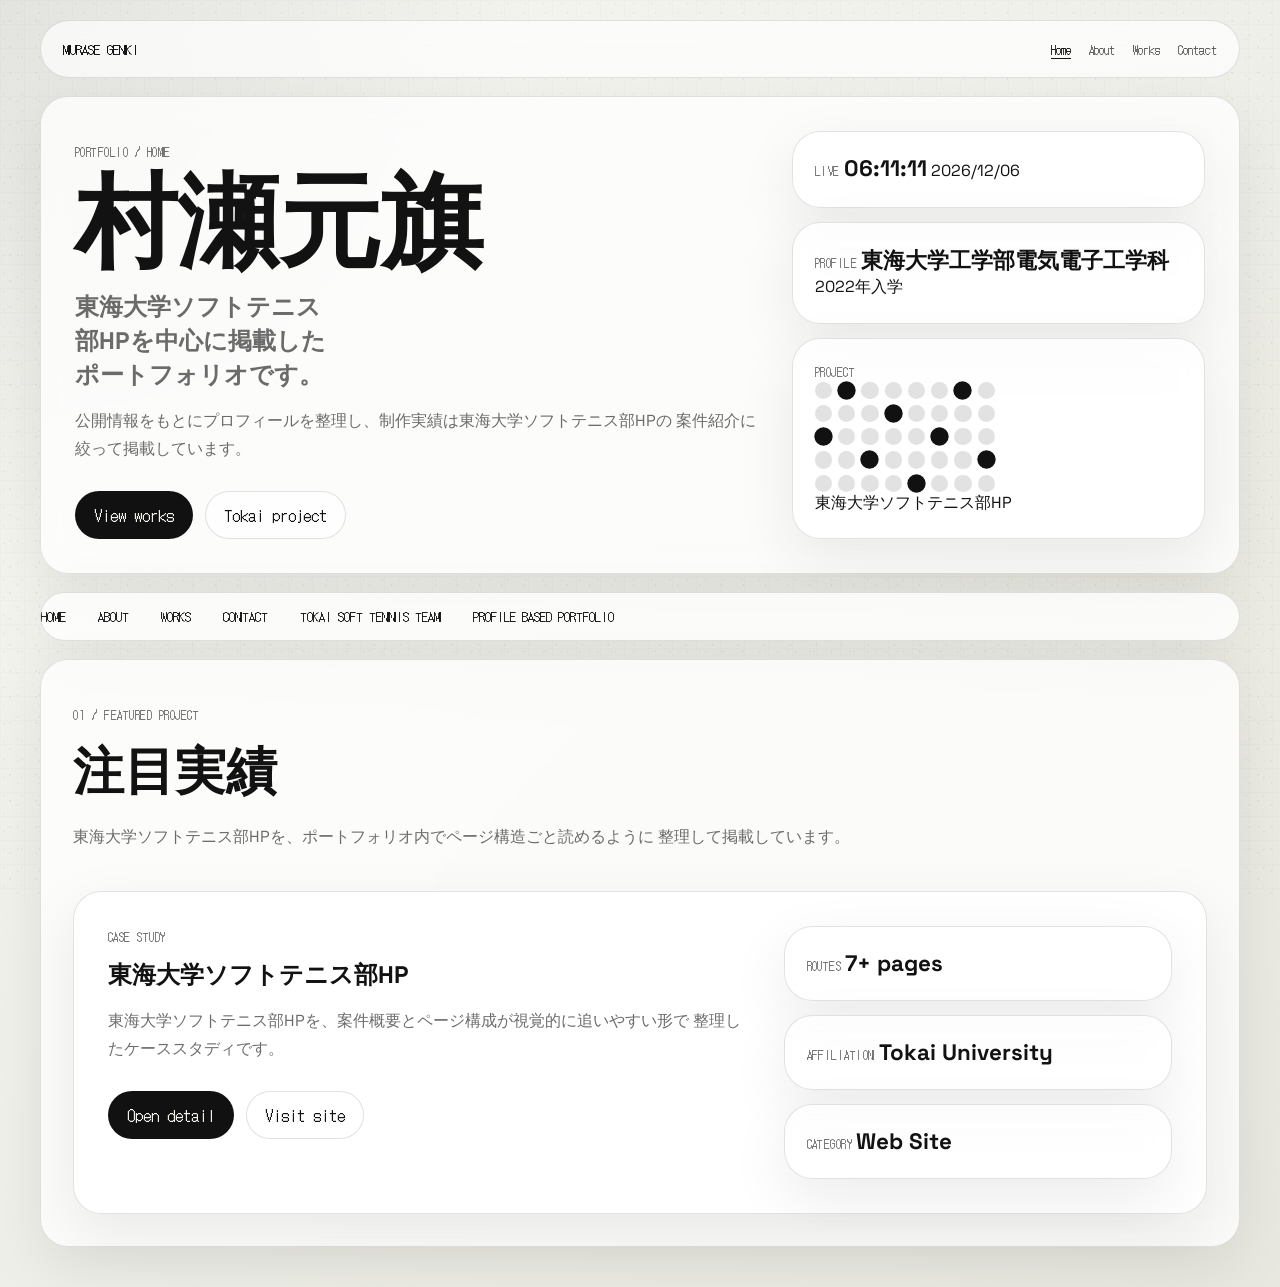
==== index.html @ 71ed04e1 "Initial portfolio site" ====
<!DOCTYPE html>
<html lang="ja">
  <head>
    <meta charset="UTF-8" />
    <meta name="viewport" content="width=device-width, initial-scale=1.0" />
    <title>村瀬元旗 | Home</title>
    <meta
      name="description"
      content="村瀬元旗のポートフォリオサイト。Nothing Playground inspired."
    />
    <link rel="preconnect" href="https://fonts.googleapis.com" />
    <link rel="preconnect" href="https://fonts.gstatic.com" crossorigin />
    <link
      href="https://fonts.googleapis.com/css2?family=DotGothic16&family=Space+Grotesk:wght@400;500;700&display=swap"
      rel="stylesheet"
    />
    <link rel="stylesheet" href="./styles.css" />
  </head>
  <body data-page="home">
    <div class="noise" aria-hidden="true"></div>
    <div class="frame">
      <header class="topbar">
        <a class="brand" href="./index.html">MURASE GENKI</a>
        <nav class="nav">
          <a href="./index.html">Home</a>
          <a href="./about.html">About</a>
          <a href="./works.html">Works</a>
          <a href="./contact.html">Contact</a>
        </nav>
      </header>

      <main>
        <section class="hero panel">
          <div class="hero-copy">
            <p class="eyebrow">PORTFOLIO / HOME</p>
            <h1>
              村瀬元旗
              <span>東海大学ソフトテニス部HPを中心に掲載したポートフォリオです。</span>
            </h1>
            <p class="lead">
              公開情報をもとにプロフィールを整理し、制作実績は東海大学ソフトテニス部HPの
              案件紹介に絞って掲載しています。
            </p>
            <div class="hero-actions">
              <a class="button primary" href="./works.html">View works</a>
              <a class="button" href="./projects/tokai-softtennis.html"
                >Tokai project</a
              >
            </div>
          </div>

          <div class="hero-meta">
            <div class="meta-card">
              <span class="meta-label">LIVE</span>
              <strong id="clock">--:--:--</strong>
              <span id="date">----/--/--</span>
            </div>
            <div class="meta-card">
              <span class="meta-label">PROFILE</span>
              <strong>東海大学工学部電気電子工学科</strong>
              <span>2022年入学</span>
            </div>
            <div class="meta-card matrix-card">
              <span class="meta-label">PROJECT</span>
              <div id="matrix" class="matrix" aria-hidden="true"></div>
              <span>東海大学ソフトテニス部HP</span>
            </div>
          </div>
        </section>

        <section class="ticker panel">
          <div class="ticker-track">
            <span>HOME</span>
            <span>ABOUT</span>
            <span>WORKS</span>
            <span>CONTACT</span>
            <span>TOKAI SOFT TENNIS TEAM</span>
            <span>PROFILE BASED PORTFOLIO</span>
          </div>
        </section>

        <section class="panel section">
          <div class="section-head">
            <p class="eyebrow">01 / FEATURED PROJECT</p>
            <h2>注目実績</h2>
            <p>
              東海大学ソフトテニス部HPを、ポートフォリオ内でページ構造ごと読めるように
              整理して掲載しています。
            </p>
          </div>

          <article class="feature-card">
            <div class="feature-copy">
              <span class="meta-label">CASE STUDY</span>
              <h3>東海大学ソフトテニス部HP</h3>
              <p>
                東海大学ソフトテニス部HPを、案件概要とページ構成が視覚的に追いやすい形で
                整理したケーススタディです。
              </p>
              <div class="hero-actions">
                <a class="button primary" href="./projects/tokai-softtennis.html"
                  >Open detail</a
                >
                <a class="button" href="https://tokai-softtennis.com/" target="_blank" rel="noreferrer"
                  >Visit site</a
                >
              </div>
            </div>
            <div class="feature-stats">
              <div class="stat-card">
                <span class="meta-label">ROUTES</span>
                <strong>7+ pages</strong>
              </div>
              <div class="stat-card">
                <span class="meta-label">AFFILIATION</span>
                <strong>Tokai University</strong>
              </div>
              <div class="stat-card">
                <span class="meta-label">CATEGORY</span>
                <strong>Web Site</strong>
              </div>
            </div>
          </article>
        </section>
      </main>
    </div>

    <script src="./script.js"></script>
  </body>
</html>
---- styles.css ----
:root {
  --bg: #f2f2ee;
  --panel: rgba(255, 255, 255, 0.78);
  --line: rgba(18, 18, 18, 0.12);
  --text: #121212;
  --muted: rgba(18, 18, 18, 0.62);
  --shadow: 0 20px 60px rgba(18, 18, 18, 0.08);
  --radius: 28px;
}

* {
  box-sizing: border-box;
}

html {
  scroll-behavior: smooth;
}

body {
  margin: 0;
  min-height: 100vh;
  color: var(--text);
  font-family: "Space Grotesk", sans-serif;
  background:
    radial-gradient(circle at top left, rgba(0, 0, 0, 0.08), transparent 30%),
    linear-gradient(135deg, #f6f6f2 0%, #e8e8e0 100%);
}

body::before {
  content: "";
  position: fixed;
  inset: 0;
  background-image:
    linear-gradient(rgba(0, 0, 0, 0.035) 1px, transparent 1px),
    linear-gradient(90deg, rgba(0, 0, 0, 0.035) 1px, transparent 1px);
  background-size: 24px 24px;
  pointer-events: none;
  opacity: 0.4;
}

.noise {
  position: fixed;
  inset: 0;
  pointer-events: none;
  opacity: 0.05;
  background-image:
    radial-gradient(circle at 20% 20%, #000 0.8px, transparent 1px),
    radial-gradient(circle at 80% 60%, #000 0.8px, transparent 1px),
    radial-gradient(circle at 40% 80%, #000 1px, transparent 1px);
  background-size: 18px 18px, 22px 22px, 26px 26px;
}

.frame {
  width: min(1200px, calc(100% - 32px));
  margin: 20px auto 40px;
}

.topbar {
  display: flex;
  justify-content: space-between;
  align-items: center;
  gap: 16px;
  padding: 18px 22px;
  margin-bottom: 18px;
  border: 1px solid var(--line);
  border-radius: 999px;
  background: rgba(255, 255, 255, 0.7);
  backdrop-filter: blur(14px);
  position: sticky;
  top: 14px;
  z-index: 20;
}

.brand,
.nav a,
.button,
.contact-links a,
.project-link {
  color: var(--text);
  text-decoration: none;
}

.brand,
.nav,
.eyebrow,
.meta-label,
.page-chip,
.route-name,
.page-title-label,
.button,
.project-year {
  font-family: "DotGothic16", sans-serif;
}

.brand {
  font-size: 0.85rem;
}

.nav {
  display: flex;
  gap: 18px;
  font-size: 0.75rem;
}

body[data-page="home"] .nav a[href="./index.html"],
body[data-page="about"] .nav a[href="./about.html"],
body[data-page="works"] .nav a[href="./works.html"],
body[data-page="contact"] .nav a[href="./contact.html"],
body[data-page="tokai-project"] .nav a[href="../works.html"] {
  opacity: 1;
  text-decoration: underline;
  text-underline-offset: 3px;
}

.nav a {
  opacity: 0.7;
}

.panel,
.page-card,
.project-card,
.route-card,
.feature-card,
.stat-card,
.meta-card,
.contact-card {
  border: 1px solid var(--line);
  border-radius: var(--radius);
  background: var(--panel);
  backdrop-filter: blur(12px);
  box-shadow: var(--shadow);
}

.hero,
.page-hero,
.feature-card {
  display: grid;
  grid-template-columns: minmax(0, 1.5fr) minmax(280px, 0.9fr);
  gap: 28px;
  padding: 34px;
}

.hero h1,
.page-hero h1,
.section h2,
.page-section h2 {
  margin: 0;
  line-height: 0.98;
}

.hero h1,
.page-hero h1 {
  font-size: clamp(3rem, 8vw, 7rem);
}

.hero h1 span,
.page-hero h1 span {
  display: block;
  margin-top: 18px;
  font-size: clamp(1rem, 2.2vw, 1.5rem);
  line-height: 1.4;
  color: var(--muted);
  max-width: 16ch;
}

.eyebrow,
.meta-label,
.page-chip,
.page-title-label,
.project-year,
.route-name {
  font-size: 0.75rem;
  color: var(--muted);
  letter-spacing: 0.04em;
}

.lead,
.section-head p,
.page-lead,
.project-description,
.route-card p,
.feature-card p,
.contact-card p {
  color: var(--muted);
  line-height: 1.75;
}

.hero-actions {
  display: flex;
  flex-wrap: wrap;
  gap: 12px;
  margin-top: 28px;
}

.button {
  display: inline-flex;
  align-items: center;
  justify-content: center;
  min-height: 48px;
  padding: 0 18px;
  border-radius: 999px;
  border: 1px solid var(--line);
  background: rgba(255, 255, 255, 0.65);
}

.button.primary {
  background: #111;
  color: #f5f5f0;
}

.hero-meta,
.feature-stats {
  display: grid;
  gap: 14px;
}

.meta-card,
.stat-card,
.contact-card {
  padding: 22px;
}

.meta-card strong,
.stat-card strong {
  font-size: 1.4rem;
}

.matrix {
  display: grid;
  grid-template-columns: repeat(8, 1fr);
  gap: 6px;
  width: min(100%, 180px);
}

.matrix span {
  aspect-ratio: 1;
  border-radius: 50%;
  background: rgba(17, 17, 17, 0.12);
  transition: background 300ms ease, transform 300ms ease;
}

.matrix span.is-on {
  background: #111;
  transform: scale(1.08);
}

.ticker {
  margin: 18px 0;
  overflow: hidden;
}

.ticker-track {
  display: flex;
  gap: 32px;
  padding: 14px 0;
  min-width: max-content;
  animation: marquee 24s linear infinite;
  font-family: "DotGothic16", sans-serif;
  font-size: 0.8rem;
}

@keyframes marquee {
  from {
    transform: translateX(0);
  }

  to {
    transform: translateX(-50%);
  }
}

.section,
.page-section {
  padding: 32px;
  margin-top: 18px;
}

.section-head,
.page-section-head {
  display: grid;
  gap: 10px;
  margin-bottom: 24px;
}

.section h2,
.page-section h2 {
  font-size: clamp(2rem, 4vw, 3.5rem);
}

.page-grid,
.projects-grid,
.routes-grid,
.contact-grid,
.detail-grid,
.page-table {
  display: grid;
  gap: 16px;
}

.page-grid {
  grid-template-columns: repeat(2, minmax(0, 1fr));
}

.page-card,
.project-card,
.route-card {
  padding: 22px;
}

.page-card h3,
.project-card h3,
.feature-card h3,
.route-card h3,
.contact-card h3 {
  margin: 12px 0 10px;
  font-size: 1.5rem;
}

.page-card-header,
.project-card-head {
  display: flex;
  justify-content: space-between;
  gap: 12px;
  align-items: center;
}

.project-card {
  display: grid;
  grid-template-columns: minmax(0, 1.3fr) minmax(220px, 0.8fr);
  gap: 18px;
}

.project-meta,
.detail-grid {
  grid-template-columns: repeat(2, minmax(0, 1fr));
}

.route-card ul,
.bullet-list {
  margin: 16px 0 0;
  padding-left: 18px;
  color: var(--muted);
  line-height: 1.7;
}

.page-table {
  grid-template-columns: 1fr;
}

.page-table-head {
  display: grid;
  grid-template-columns: 120px minmax(140px, 220px) 1fr;
  gap: 16px;
  padding: 0 8px 6px;
  border-bottom: 1px solid var(--line);
  font-family: "DotGothic16", sans-serif;
  font-size: 0.75rem;
  color: var(--muted);
}

.route-card {
  display: grid;
  grid-template-columns: 120px minmax(140px, 220px) 1fr;
  gap: 16px;
  align-items: start;
  padding: 18px 10px;
  border-radius: 0;
  border-left: 0;
  border-right: 0;
  border-top: 0;
  box-shadow: none;
  background: transparent;
}

.route-card:last-child {
  border-bottom: 0;
}

.route-card h3,
.route-card p,
.route-card ul {
  margin: 0;
}

.route-card .route-name {
  padding-top: 4px;
}

.route-card .bullet-list {
  margin-top: 10px;
}

.tag-list {
  list-style: none;
  display: flex;
  flex-wrap: wrap;
  gap: 10px;
  padding: 0;
  margin: 18px 0 0;
}

.tag-list li,
.page-chip {
  border: 1px solid var(--line);
  border-radius: 999px;
  padding: 8px 12px;
  background: rgba(255, 255, 255, 0.72);
}

.contact-grid {
  grid-template-columns: repeat(3, minmax(0, 1fr));
}

.contact-links {
  display: flex;
  flex-wrap: wrap;
  gap: 12px;
  margin-top: 18px;
}

.contact-links a,
.project-link {
  display: inline-flex;
  align-items: center;
  min-height: 46px;
  padding: 0 16px;
  border-radius: 999px;
  border: 1px solid var(--line);
  background: rgba(255, 255, 255, 0.72);
}

.routes-grid {
  grid-template-columns: repeat(2, minmax(0, 1fr));
}

.feature-card {
  align-items: start;
}

.footer-note {
  margin-top: 18px;
  color: var(--muted);
  font-size: 0.9rem;
}

@media (max-width: 960px) {
  .hero,
  .page-hero,
  .feature-card,
  .project-card,
  .page-grid,
  .routes-grid,
  .contact-grid,
  .detail-grid {
    grid-template-columns: 1fr;
  }

  .page-table-head,
  .route-card {
    grid-template-columns: 1fr;
  }

  .frame {
    width: min(100% - 20px, 1200px);
  }

  .topbar {
    border-radius: 28px;
    padding: 16px;
    align-items: flex-start;
    flex-direction: column;
  }
}

@media (max-width: 640px) {
  .hero,
  .page-hero,
  .feature-card,
  .section,
  .page-section {
    padding: 22px;
  }

  .hero h1,
  .page-hero h1 {
    font-size: clamp(2.7rem, 16vw, 4rem);
  }

  .nav {
    flex-wrap: wrap;
    gap: 10px 14px;
  }

  .meta-card strong,
  .stat-card strong {
    font-size: 1.15rem;
  }
}
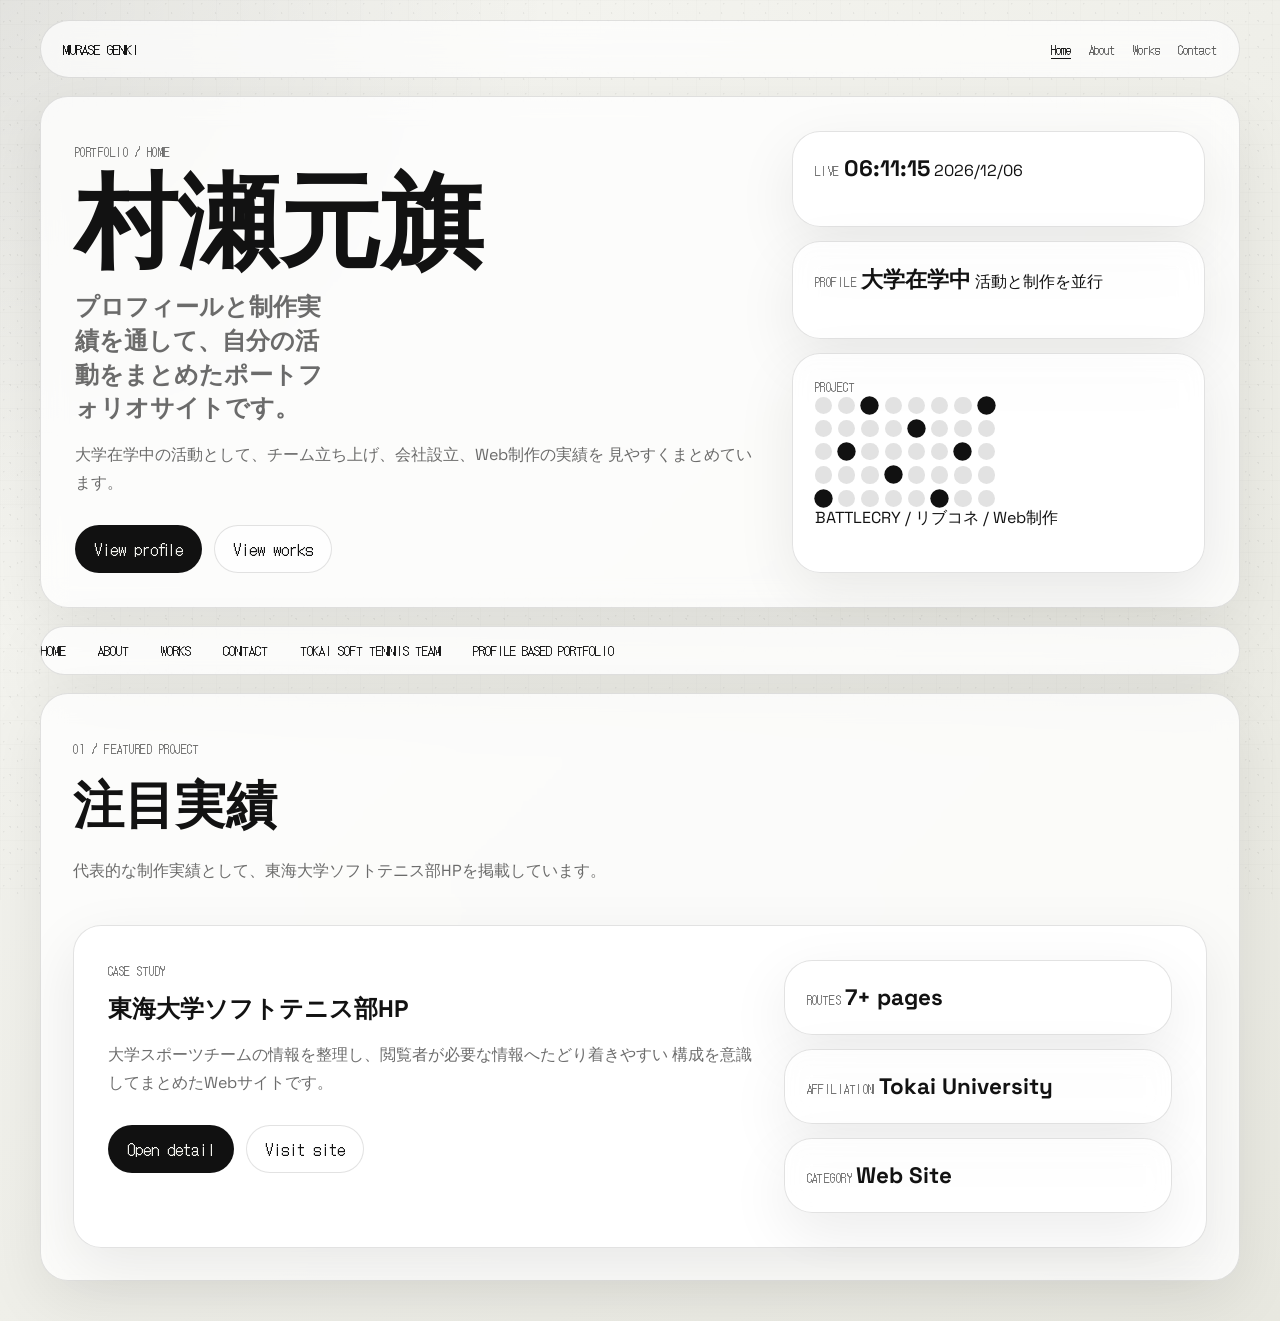
==== commit 3a54e5ff: "Update portfolio profile and contact content" ====
--- a/index.html
+++ b/index.html
@@ -6,7 +6,7 @@
     <title>村瀬元旗 | Home</title>
     <meta
       name="description"
-      content="村瀬元旗のポートフォリオサイト。Nothing Playground inspired."
+      content="村瀬元旗のプロフィールと制作実績を掲載したポートフォリオサイト。"
     />
     <link rel="preconnect" href="https://fonts.googleapis.com" />
     <link rel="preconnect" href="https://fonts.gstatic.com" crossorigin />
@@ -35,17 +35,15 @@
             <p class="eyebrow">PORTFOLIO / HOME</p>
             <h1>
               村瀬元旗
-              <span>東海大学ソフトテニス部HPを中心に掲載したポートフォリオです。</span>
+              <span>プロフィールと制作実績を通して、自分の活動をまとめたポートフォリオサイトです。</span>
             </h1>
             <p class="lead">
-              公開情報をもとにプロフィールを整理し、制作実績は東海大学ソフトテニス部HPの
-              案件紹介に絞って掲載しています。
+              大学在学中の活動として、チーム立ち上げ、会社設立、Web制作の実績を
+              見やすくまとめています。
             </p>
             <div class="hero-actions">
-              <a class="button primary" href="./works.html">View works</a>
-              <a class="button" href="./projects/tokai-softtennis.html"
-                >Tokai project</a
-              >
+              <a class="button primary" href="./about.html">View profile</a>
+              <a class="button" href="./works.html">View works</a>
             </div>
           </div>
 
@@ -57,13 +55,13 @@
             </div>
             <div class="meta-card">
               <span class="meta-label">PROFILE</span>
-              <strong>東海大学工学部電気電子工学科</strong>
-              <span>2022年入学</span>
+              <strong>大学在学中</strong>
+              <span>活動と制作を並行</span>
             </div>
             <div class="meta-card matrix-card">
               <span class="meta-label">PROJECT</span>
               <div id="matrix" class="matrix" aria-hidden="true"></div>
-              <span>東海大学ソフトテニス部HP</span>
+              <span>BATTLECRY / リブコネ / Web制作</span>
             </div>
           </div>
         </section>
@@ -84,8 +82,7 @@
             <p class="eyebrow">01 / FEATURED PROJECT</p>
             <h2>注目実績</h2>
             <p>
-              東海大学ソフトテニス部HPを、ポートフォリオ内でページ構造ごと読めるように
-              整理して掲載しています。
+              代表的な制作実績として、東海大学ソフトテニス部HPを掲載しています。
             </p>
           </div>
 
@@ -94,8 +91,8 @@
               <span class="meta-label">CASE STUDY</span>
               <h3>東海大学ソフトテニス部HP</h3>
               <p>
-                東海大学ソフトテニス部HPを、案件概要とページ構成が視覚的に追いやすい形で
-                整理したケーススタディです。
+                大学スポーツチームの情報を整理し、閲覧者が必要な情報へたどり着きやすい
+                構成を意識してまとめたWebサイトです。
               </p>
               <div class="hero-actions">
                 <a class="button primary" href="./projects/tokai-softtennis.html"
--- a/styles.css
+++ b/styles.css
@@ -193,6 +193,7 @@
 }
 
 .button {
+  cursor: pointer;
   display: inline-flex;
   align-items: center;
   justify-content: center;
@@ -418,6 +419,59 @@
   margin-top: 18px;
 }
 
+.contact-form {
+  display: grid;
+  grid-template-columns: repeat(2, minmax(0, 1fr));
+  gap: 16px;
+}
+
+.form-field {
+  display: grid;
+  gap: 10px;
+}
+
+.form-field-full {
+  grid-column: 1 / -1;
+}
+
+.form-field input,
+.form-field textarea {
+  width: 100%;
+  border: 1px solid var(--line);
+  border-radius: 18px;
+  background: rgba(255, 255, 255, 0.76);
+  color: var(--text);
+  font: inherit;
+  padding: 14px 16px;
+  resize: vertical;
+}
+
+.form-field input::placeholder,
+.form-field textarea::placeholder {
+  color: var(--muted);
+}
+
+.form-field input:focus,
+.form-field textarea:focus {
+  outline: 2px solid rgba(17, 17, 17, 0.14);
+  outline-offset: 2px;
+}
+
+.form-actions {
+  grid-column: 1 / -1;
+  display: flex;
+  flex-wrap: wrap;
+  align-items: center;
+  gap: 14px;
+  margin-top: 6px;
+}
+
+.form-note {
+  margin: 0;
+  color: var(--muted);
+  line-height: 1.7;
+}
+
 .contact-links a,
 .project-link {
   display: inline-flex;
@@ -451,7 +505,8 @@
   .page-grid,
   .routes-grid,
   .contact-grid,
-  .detail-grid {
+  .detail-grid,
+  .contact-form {
     grid-template-columns: 1fr;
   }
 
